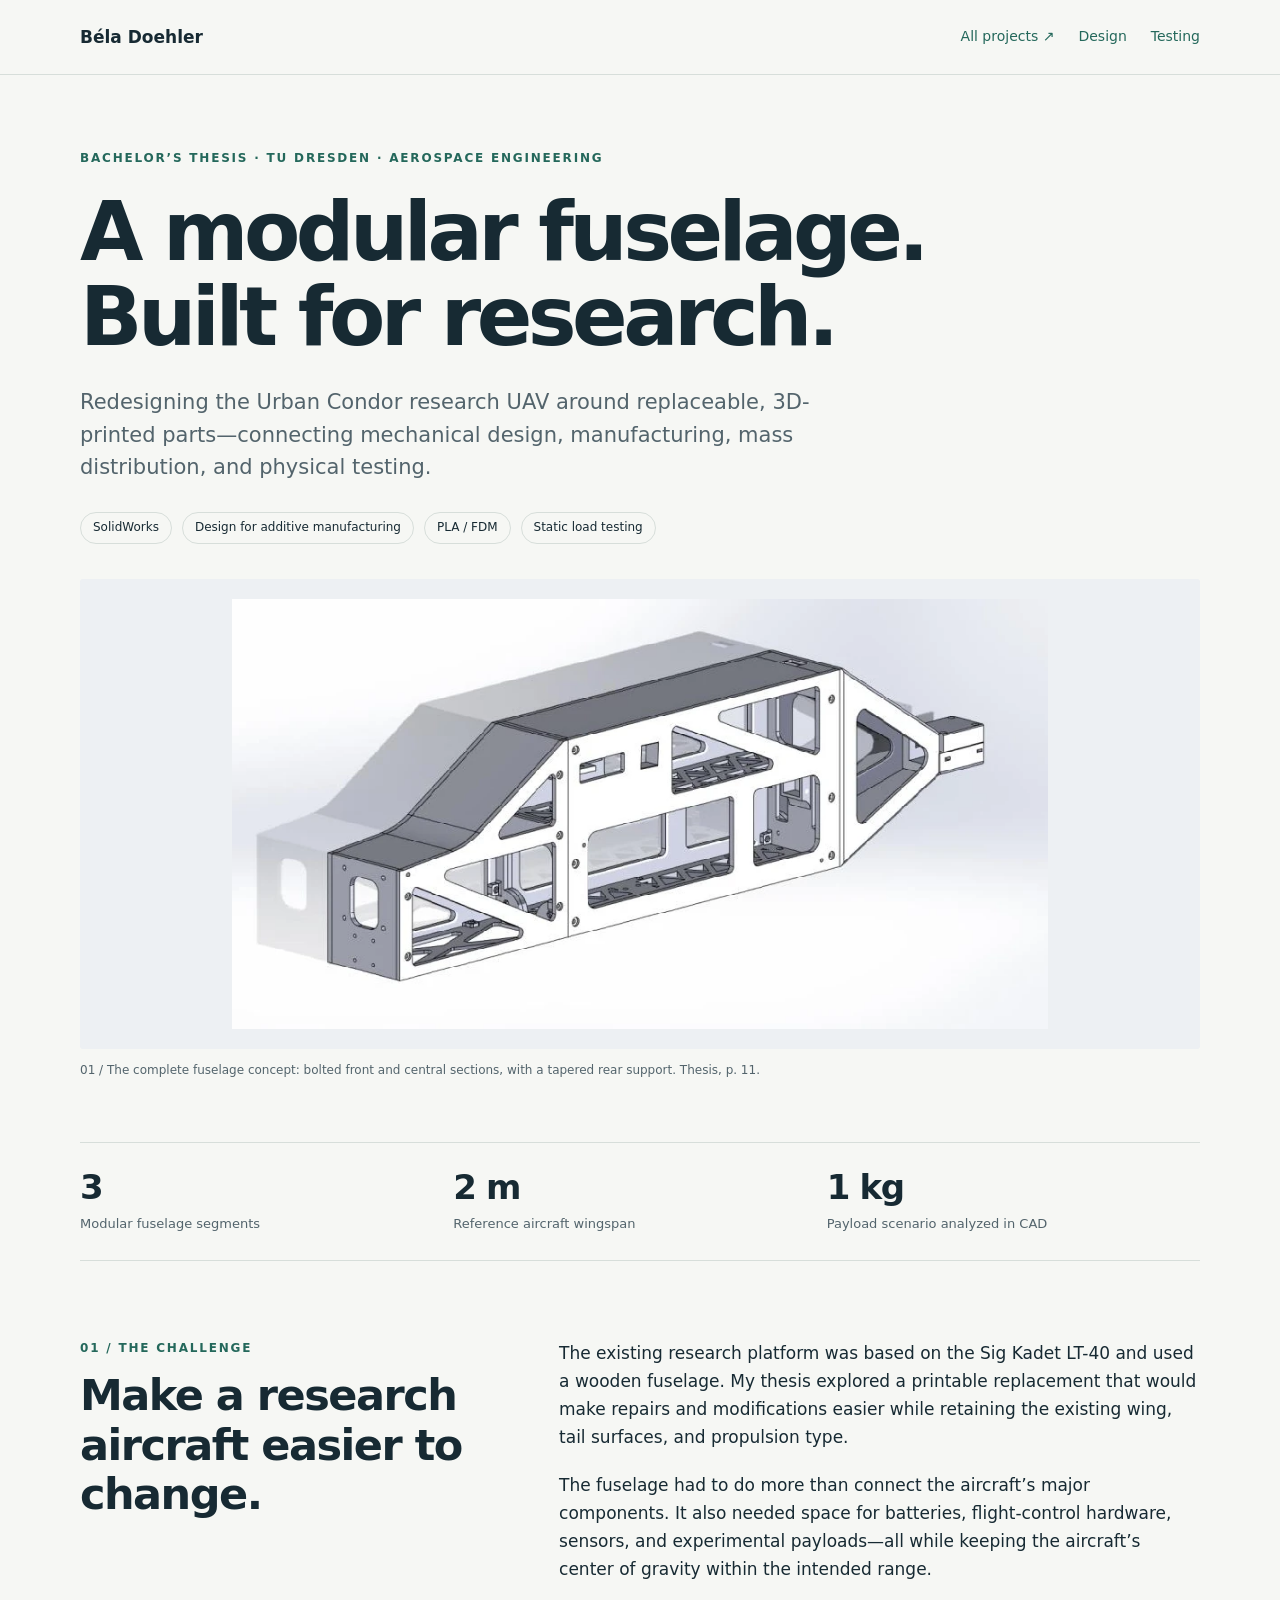
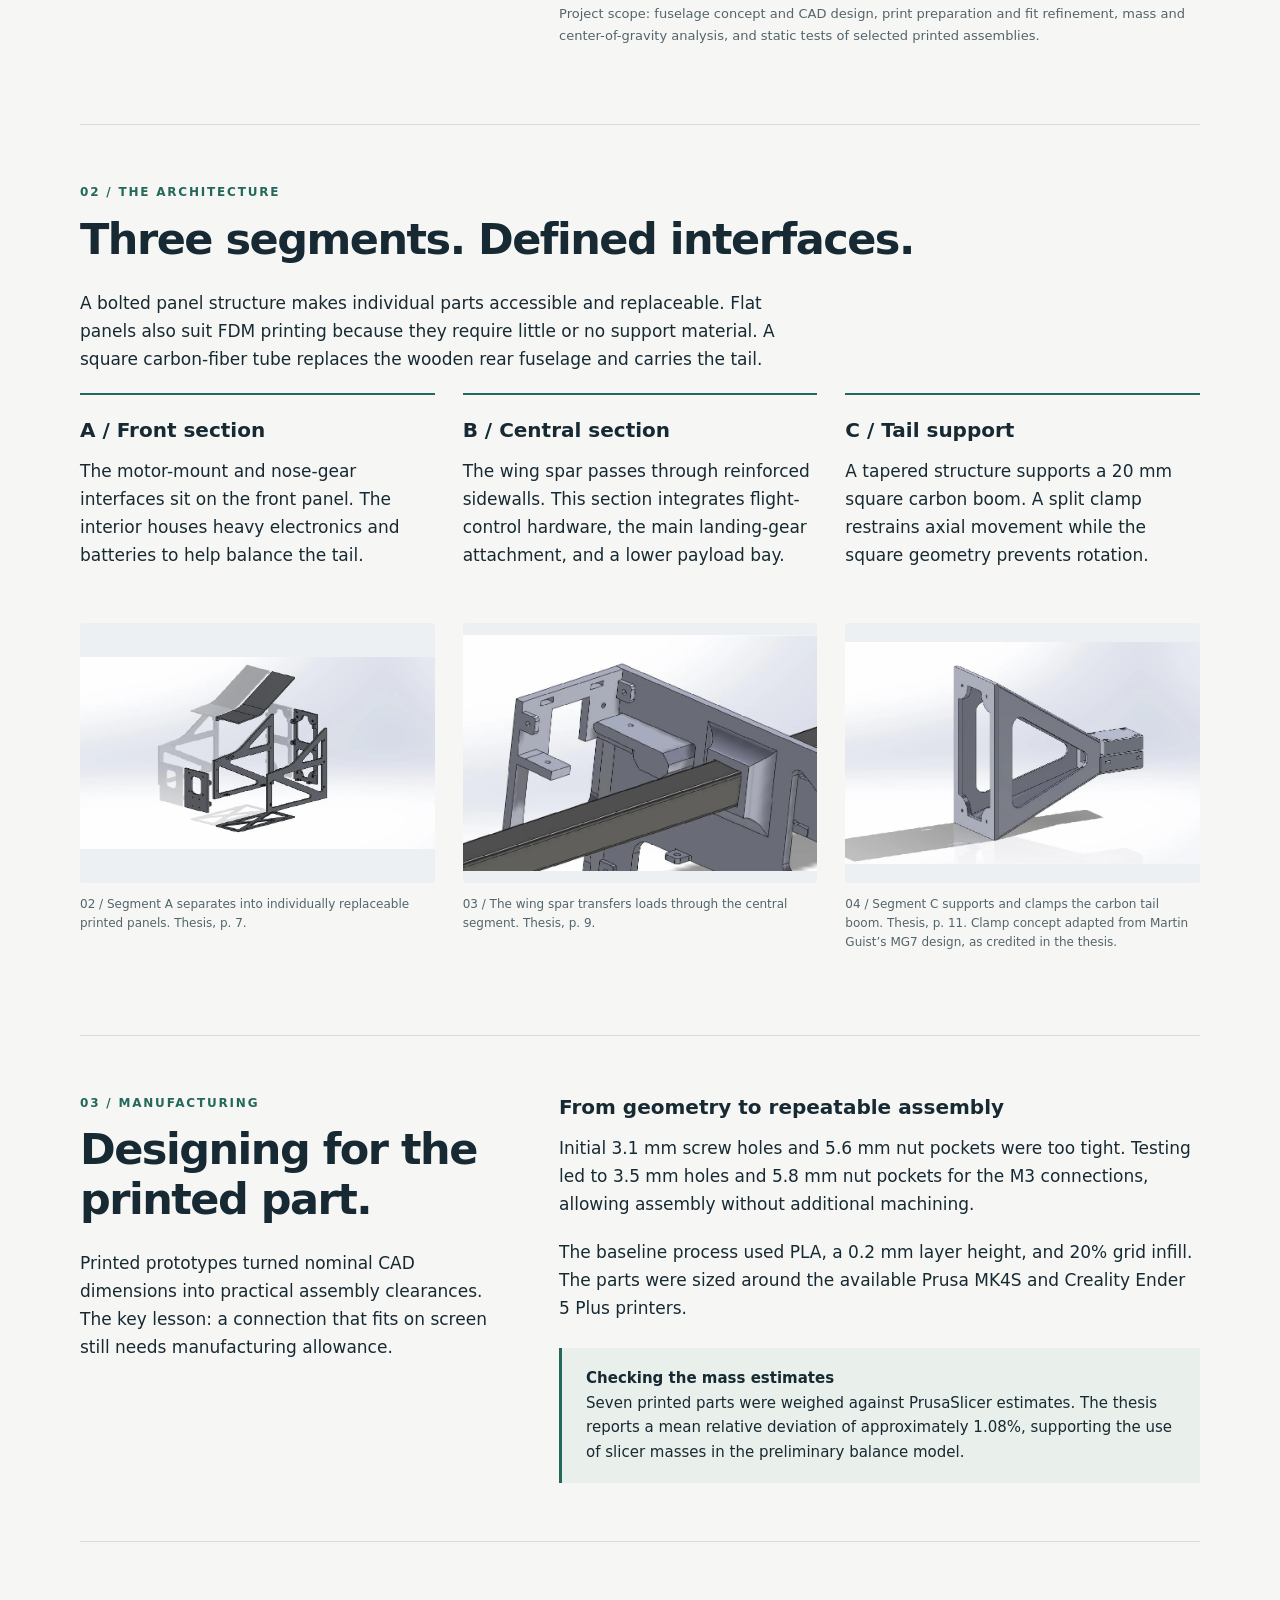
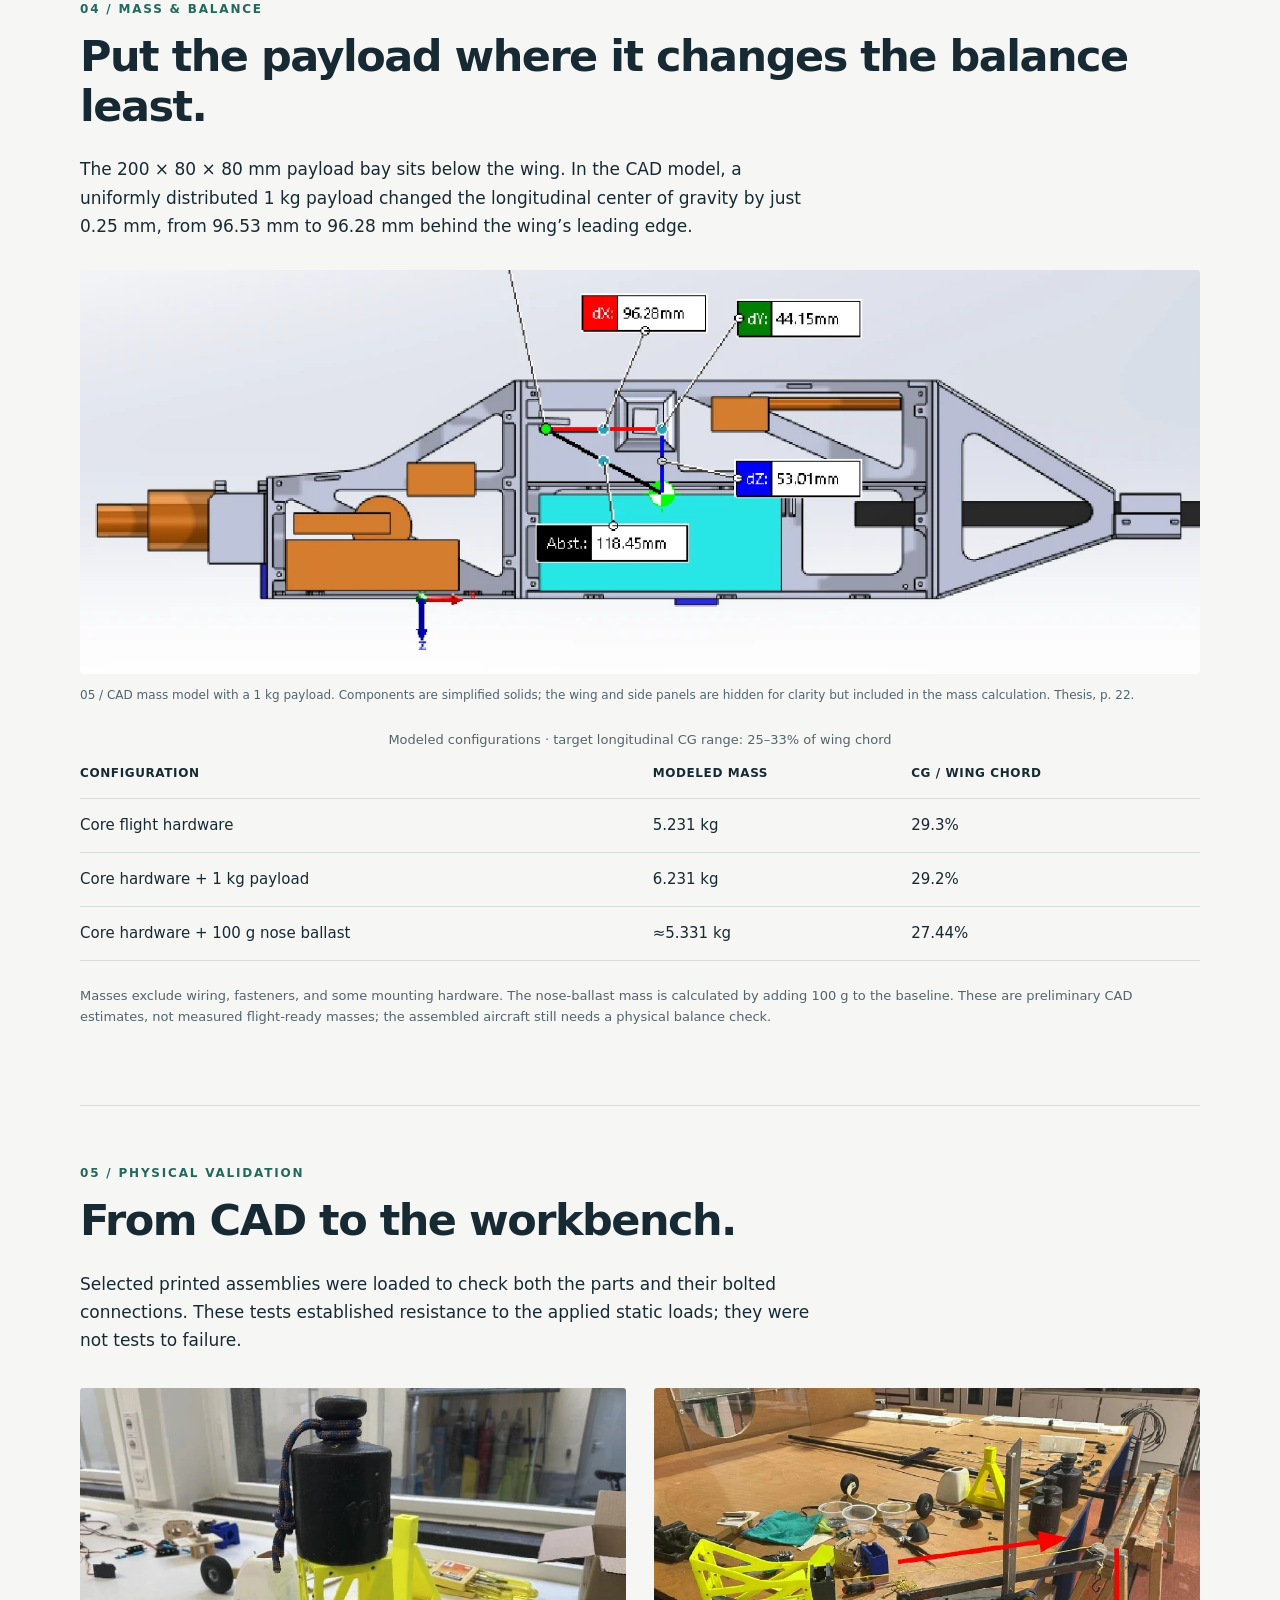
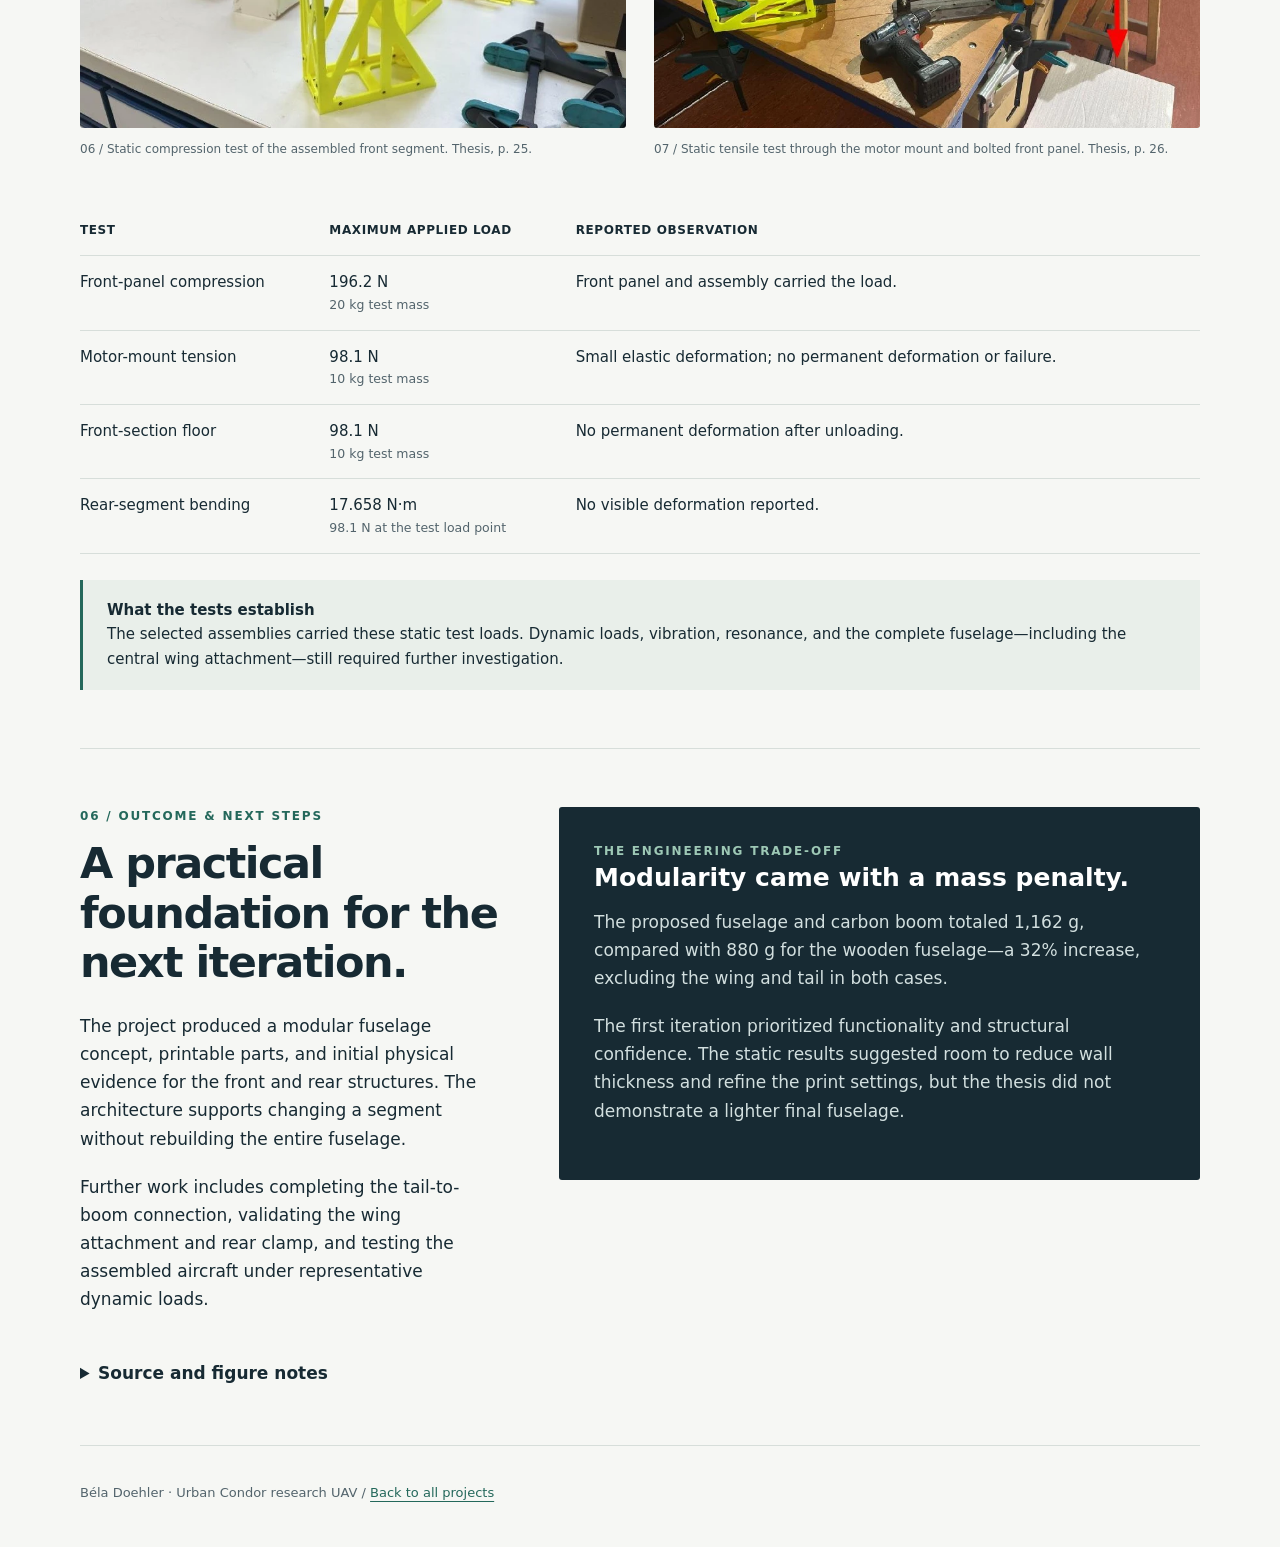
==== course-planner/project_showcase.html @ 003c2af5 "Rename project_showcase to project_showcase.html" ====
<!doctype html>
<html lang="en"><head><meta charset="utf-8"><meta name="viewport" content="width=device-width, initial-scale=1"><meta name="description" content="Béla Doehler’s bachelor’s thesis: a modular, 3D-printed fuselage for the Urban Condor research UAV. CAD design, manufacturing, mass analysis and static testing."><title>Urban Condor — Béla Doehler</title>
<style>
:root{--ink:#172a33;--muted:#53646c;--paper:#f6f7f4;--line:#d7deda;--accent:#24685b}*{box-sizing:border-box}html{scroll-behavior:smooth;scroll-padding-top:30px}body{margin:0;background:var(--paper);color:var(--ink);font:17px/1.65 system-ui,-apple-system,BlinkMacSystemFont,"Segoe UI",sans-serif}a{color:var(--accent);text-underline-offset:4px}a:hover{text-decoration-thickness:2px}a:focus-visible,summary:focus-visible{outline:3px solid #b67420;outline-offset:5px}.wrap{width:min(1120px,calc(100% - 48px));margin:auto}header{border-bottom:1px solid var(--line)}.header{display:flex;justify-content:space-between;align-items:center;gap:24px;padding:23px 0}.brand{font-weight:750;color:var(--ink);text-decoration:none}nav{display:flex;gap:24px;font-size:14px}nav a{text-decoration:none}.hero{padding:74px 0 38px}.eyebrow{font-size:12px;font-weight:750;letter-spacing:.15em;text-transform:uppercase;color:var(--accent)}h1{font-size:clamp(44px,6.6vw,82px);line-height:1.04;letter-spacing:-.055em;max-width:980px;margin:20px 0 27px;font-weight:650}h2{font-size:clamp(29px,4vw,43px);line-height:1.16;letter-spacing:-.035em;margin:12px 0 24px}h3{font-size:20px;line-height:1.3;margin:0 0 14px}p{margin:0 0 20px}.lead{font-size:21px;line-height:1.55;max-width:760px;color:var(--muted)}.meta{display:flex;gap:10px;flex-wrap:wrap;margin:28px 0 32px}.meta span{font-size:12px;border:1px solid var(--line);border-radius:30px;padding:5px 12px}.hero figure{margin-top:35px}.hero figure img{max-height:470px;object-fit:contain;background:#edf0f3;padding:20px}.stats{display:grid;grid-template-columns:repeat(3,1fr);border-top:1px solid var(--line);border-bottom:1px solid var(--line);margin:0 0 20px}.stat{padding:24px 20px 24px 0}.stat strong{display:block;font-size:34px;line-height:1.2;letter-spacing:-.04em}.stat span{font-size:13px;color:var(--muted)}section.chapter{padding:58px 0;border-bottom:1px solid var(--line)}.split{display:grid;grid-template-columns:.85fr 1.3fr;gap:60px;align-items:start}.body-copy{max-width:730px}.grid2{display:grid;grid-template-columns:1fr 1fr;gap:28px}.grid3{display:grid;grid-template-columns:repeat(3,1fr);gap:28px}.grid3 article{padding-top:22px;border-top:2px solid var(--accent)}figure{margin:0}figure img{display:block;width:100%;height:auto;border-radius:3px;background:#e8edf0}figcaption{font-size:12px;line-height:1.6;color:var(--muted);margin:12px 0 24px}.wide{margin:30px 0 0}.gallery{margin-top:34px}.gallery img{height:260px;object-fit:contain;background:#edf0f3}.testphotos img{height:340px;object-fit:cover}.note{border-left:3px solid var(--accent);padding:18px 24px;background:#e9efea;font-size:15px;margin:26px 0 0}.note p:last-child{margin:0}.table-wrap{overflow-x:auto;margin:24px 0}table{border-collapse:collapse;width:100%;font-size:15px;text-align:left}th,td{border-bottom:1px solid var(--line);padding:14px 12px 14px 0;vertical-align:top}th{font-size:12px;text-transform:uppercase;letter-spacing:.05em}td small{display:block;color:var(--muted)}.fine{font-size:13px;color:var(--muted)}.outcome{background:var(--ink);color:white;padding:35px;border-radius:3px}.outcome p{color:#d2dfdf}.outcome h3{font-size:25px}.outcome .eyebrow{color:#9dc8b5}footer{padding:36px 0 44px;font-size:13px;color:var(--muted)}.skip{position:absolute;top:-100px}.skip:focus{top:10px;background:white;padding:12px;z-index:10}details{margin-top:26px}summary{cursor:pointer;font-weight:650}details p{margin-top:16px}.source{font-size:13px;color:var(--muted)}
@media(max-width:760px){.wrap{width:calc(100% - 32px)}.hero{padding-top:42px}.header{align-items:flex-start}nav{gap:14px;flex-wrap:wrap;justify-content:flex-end}.split,.grid2,.grid3{grid-template-columns:1fr;gap:24px}.stats .stat{padding:20px 10px 20px 0}.stat strong{font-size:28px}.stat span{font-size:12px}.hero figure img{padding:8px}section.chapter{padding:38px 0}.lead{font-size:19px}.gallery img,.testphotos img{height:auto}.outcome{padding:25px}h1{font-size:48px}.meta{margin-bottom:20px}}
@media(prefers-reduced-motion:reduce){html{scroll-behavior:auto}}@media print{header,nav,.skip{display:none}body{background:white;font-size:11pt}.wrap{width:100%}h1{font-size:36pt}.hero{padding-top:0}section.chapter{padding:20px 0}figure,article,table{break-inside:avoid}.outcome{background:#eee;color:black}.outcome p{color:black}}
</style></head><body><a class="skip" href="#main">Skip to content</a>
<header><div class="wrap header"><a class="brand" href="index.html">Béla Doehler</a><nav aria-label="Main navigation"><a href="index.html#work">All projects ↗</a><a href="#design">Design</a><a href="#testing">Testing</a></nav></div></header>
<main id="main" class="wrap"><div class="hero"><div class="eyebrow">Bachelor’s thesis · TU Dresden · Aerospace engineering</div><h1>A modular fuselage.<br>Built for research.</h1><p class="lead">Redesigning the Urban Condor research UAV around replaceable, 3D-printed parts—connecting mechanical design, manufacturing, mass distribution, and physical testing.</p><div class="meta"><span>SolidWorks</span><span>Design for additive manufacturing</span><span>PLA / FDM</span><span>Static load testing</span></div><figure><img src="[data-uri]" alt="SolidWorks rendering of the three connected fuselage segments with removable top panels" width="908" height="478" loading="lazy"><figcaption>01 / The complete fuselage concept: bolted front and central sections, with a tapered rear support. Thesis, p. 11.</figcaption></figure></div>
<div class="stats" aria-label="Project at a glance"><div class="stat"><strong>3</strong><span>Modular fuselage segments</span></div><div class="stat"><strong>2 m</strong><span>Reference aircraft wingspan</span></div><div class="stat"><strong>1 kg</strong><span>Payload scenario analyzed in CAD</span></div></div>
<section class="chapter"><div class="split"><div><div class="eyebrow">01 / The challenge</div><h2>Make a research aircraft easier to change.</h2></div><div><p>The existing research platform was based on the Sig Kadet LT-40 and used a wooden fuselage. My thesis explored a printable replacement that would make repairs and modifications easier while retaining the existing wing, tail surfaces, and propulsion type.</p><p>The fuselage had to do more than connect the aircraft’s major components. It also needed space for batteries, flight-control hardware, sensors, and experimental payloads—all while keeping the aircraft’s center of gravity within the intended range.</p><p class="fine">Project scope: fuselage concept and CAD design, print preparation and fit refinement, mass and center-of-gravity analysis, and static tests of selected printed assemblies.</p></div></div></section>
<section class="chapter" id="design"><div class="eyebrow">02 / The architecture</div><h2>Three segments. Defined interfaces.</h2><p class="body-copy">A bolted panel structure makes individual parts accessible and replaceable. Flat panels also suit FDM printing because they require little or no support material. A square carbon-fiber tube replaces the wooden rear fuselage and carries the tail.</p><div class="grid3"><article><h3>A / Front section</h3><p>The motor-mount and nose-gear interfaces sit on the front panel. The interior houses heavy electronics and batteries to help balance the tail.</p></article><article><h3>B / Central section</h3><p>The wing spar passes through reinforced sidewalls. This section integrates flight-control hardware, the main landing-gear attachment, and a lower payload bay.</p></article><article><h3>C / Tail support</h3><p>A tapered structure supports a 20 mm square carbon boom. A split clamp restrains axial movement while the square geometry prevents rotation.</p></article></div><div class="grid3 gallery"><figure><img src="[data-uri]" alt="Exploded CAD view of the front fuselage segment showing individual structural panels" width="1054" height="569" loading="lazy"><figcaption>02 / Segment A separates into individually replaceable printed panels. Thesis, p. 7.</figcaption></figure> <figure><img src="[data-uri]" alt="Internal CAD view of the carbon wing spar passing through the central fuselage" width="841" height="560" loading="lazy"><figcaption>03 / The wing spar transfers loads through the central segment. Thesis, p. 9.</figcaption></figure> <figure><img src="[data-uri]" alt="Tapered rear segment with cutouts and a clamp for the square carbon tail boom" width="928" height="581" loading="lazy"><figcaption>04 / Segment C supports and clamps the carbon tail boom. Thesis, p. 11. Clamp concept adapted from Martin Guist’s MG7 design, as credited in the thesis.</figcaption></figure></div></section>
<section class="chapter"><div class="split"><div><div class="eyebrow">03 / Manufacturing</div><h2>Designing for the printed part.</h2><p>Printed prototypes turned nominal CAD dimensions into practical assembly clearances. The key lesson: a connection that fits on screen still needs manufacturing allowance.</p></div><div><h3>From geometry to repeatable assembly</h3><p>Initial 3.1 mm screw holes and 5.6 mm nut pockets were too tight. Testing led to 3.5 mm holes and 5.8 mm nut pockets for the M3 connections, allowing assembly without additional machining.</p><p>The baseline process used PLA, a 0.2 mm layer height, and 20% grid infill. The parts were sized around the available Prusa MK4S and Creality Ender 5 Plus printers.</p><div class="note"><strong>Checking the mass estimates</strong><p>Seven printed parts were weighed against PrusaSlicer estimates. The thesis reports a mean relative deviation of approximately 1.08%, supporting the use of slicer masses in the preliminary balance model.</p></div></div></div></section>
<section class="chapter" id="balance"><div class="eyebrow">04 / Mass & balance</div><h2>Put the payload where it changes the balance least.</h2><p class="body-copy">The 200 × 80 × 80 mm payload bay sits below the wing. In the CAD model, a uniformly distributed 1 kg payload changed the longitudinal center of gravity by just 0.25 mm, from 96.53 mm to 96.28 mm behind the wing’s leading edge.</p><div class="wide"><figure><img src="[data-uri]" alt="Side view of the fuselage with orange electronics and a cyan one kilogram payload below the wing" width="1197" height="432" loading="lazy"><figcaption>05 / CAD mass model with a 1 kg payload. Components are simplified solids; the wing and side panels are hidden for clarity but included in the mass calculation. Thesis, p. 22.</figcaption></figure></div><div class="table-wrap"><table><caption class="fine">Modeled configurations · target longitudinal CG range: 25–33% of wing chord</caption><thead><tr><th scope="col">Configuration</th><th scope="col">Modeled mass</th><th scope="col">CG / wing chord</th></tr></thead><tbody><tr><td>Core flight hardware</td><td>5.231 kg</td><td>29.3%</td></tr><tr><td>Core hardware + 1 kg payload</td><td>6.231 kg</td><td>29.2%</td></tr><tr><td>Core hardware + 100 g nose ballast</td><td>≈5.331 kg</td><td>27.44%</td></tr></tbody></table></div><p class="fine">Masses exclude wiring, fasteners, and some mounting hardware. The nose-ballast mass is calculated by adding 100 g to the baseline. These are preliminary CAD estimates, not measured flight-ready masses; the assembled aircraft still needs a physical balance check.</p></section>
<section class="chapter" id="testing"><div class="eyebrow">05 / Physical validation</div><h2>From CAD to the workbench.</h2><p class="body-copy">Selected printed assemblies were loaded to check both the parts and their bolted connections. These tests established resistance to the applied static loads; they were not tests to failure.</p><div class="grid2 testphotos gallery"><figure><img src="[data-uri]" alt="Printed front fuselage segment standing vertically under stacked test weights" width="862" height="526" loading="lazy"><figcaption>06 / Static compression test of the assembled front segment. Thesis, p. 25.</figcaption></figure> <figure><img src="[data-uri]" alt="Front fuselage mounted on a workbench with a rope applying tension through the motor mount" width="894" height="671" loading="lazy"><figcaption>07 / Static tensile test through the motor mount and bolted front panel. Thesis, p. 26.</figcaption></figure></div><div class="table-wrap"><table><thead><tr><th scope="col">Test</th><th scope="col">Maximum applied load</th><th scope="col">Reported observation</th></tr></thead><tbody><tr><td>Front-panel compression</td><td>196.2 N <small>20 kg test mass</small></td><td>Front panel and assembly carried the load.</td></tr><tr><td>Motor-mount tension</td><td>98.1 N <small>10 kg test mass</small></td><td>Small elastic deformation; no permanent deformation or failure.</td></tr><tr><td>Front-section floor</td><td>98.1 N <small>10 kg test mass</small></td><td>No permanent deformation after unloading.</td></tr><tr><td>Rear-segment bending</td><td>17.658 N·m <small>98.1 N at the test load point</small></td><td>No visible deformation reported.</td></tr></tbody></table></div><div class="note"><strong>What the tests establish</strong><p>The selected assemblies carried these static test loads. Dynamic loads, vibration, resonance, and the complete fuselage—including the central wing attachment—still required further investigation.</p></div></section>
<section class="chapter"><div class="split"><div><div class="eyebrow">06 / Outcome & next steps</div><h2>A practical foundation for the next iteration.</h2><p>The project produced a modular fuselage concept, printable parts, and initial physical evidence for the front and rear structures. The architecture supports changing a segment without rebuilding the entire fuselage.</p><p>Further work includes completing the tail-to-boom connection, validating the wing attachment and rear clamp, and testing the assembled aircraft under representative dynamic loads.</p></div><div class="outcome"><div class="eyebrow">The engineering trade-off</div><h3>Modularity came with a mass penalty.</h3><p>The proposed fuselage and carbon boom totaled 1,162 g, compared with 880 g for the wooden fuselage—a 32% increase, excluding the wing and tail in both cases.</p><p>The first iteration prioritized functionality and structural confidence. The static results suggested room to reduce wall thickness and refine the print settings, but the thesis did not demonstrate a lighter final fuselage.</p></div></div><details><summary>Source and figure notes</summary><p class="source">English portfolio summary of Béla Doehler’s bachelor’s thesis supplied as “Doehler_Bela_Bachelorarbeit.pdf.” The supplied copy begins with the contents page; the heading on this webpage is an editorial project title. All seven figures are extracted from the supplied thesis and retain their original image content. Captions are written in English. Page references use the thesis’s printed page numbers, not the PDF viewer’s page count. Design: pp. 7–12; manufacturing: pp. 14–17 and 34; mass and balance: pp. 19–23; testing and conclusions: pp. 24–30. The rear clamp design is credited in the thesis to Martin Guist’s MG7 concept.</p></details></section></main><footer class="wrap">Béla Doehler · Urban Condor research UAV <span aria-hidden="true"> / </span> <a href="index.html#work">Back to all projects</a></footer></body></html>
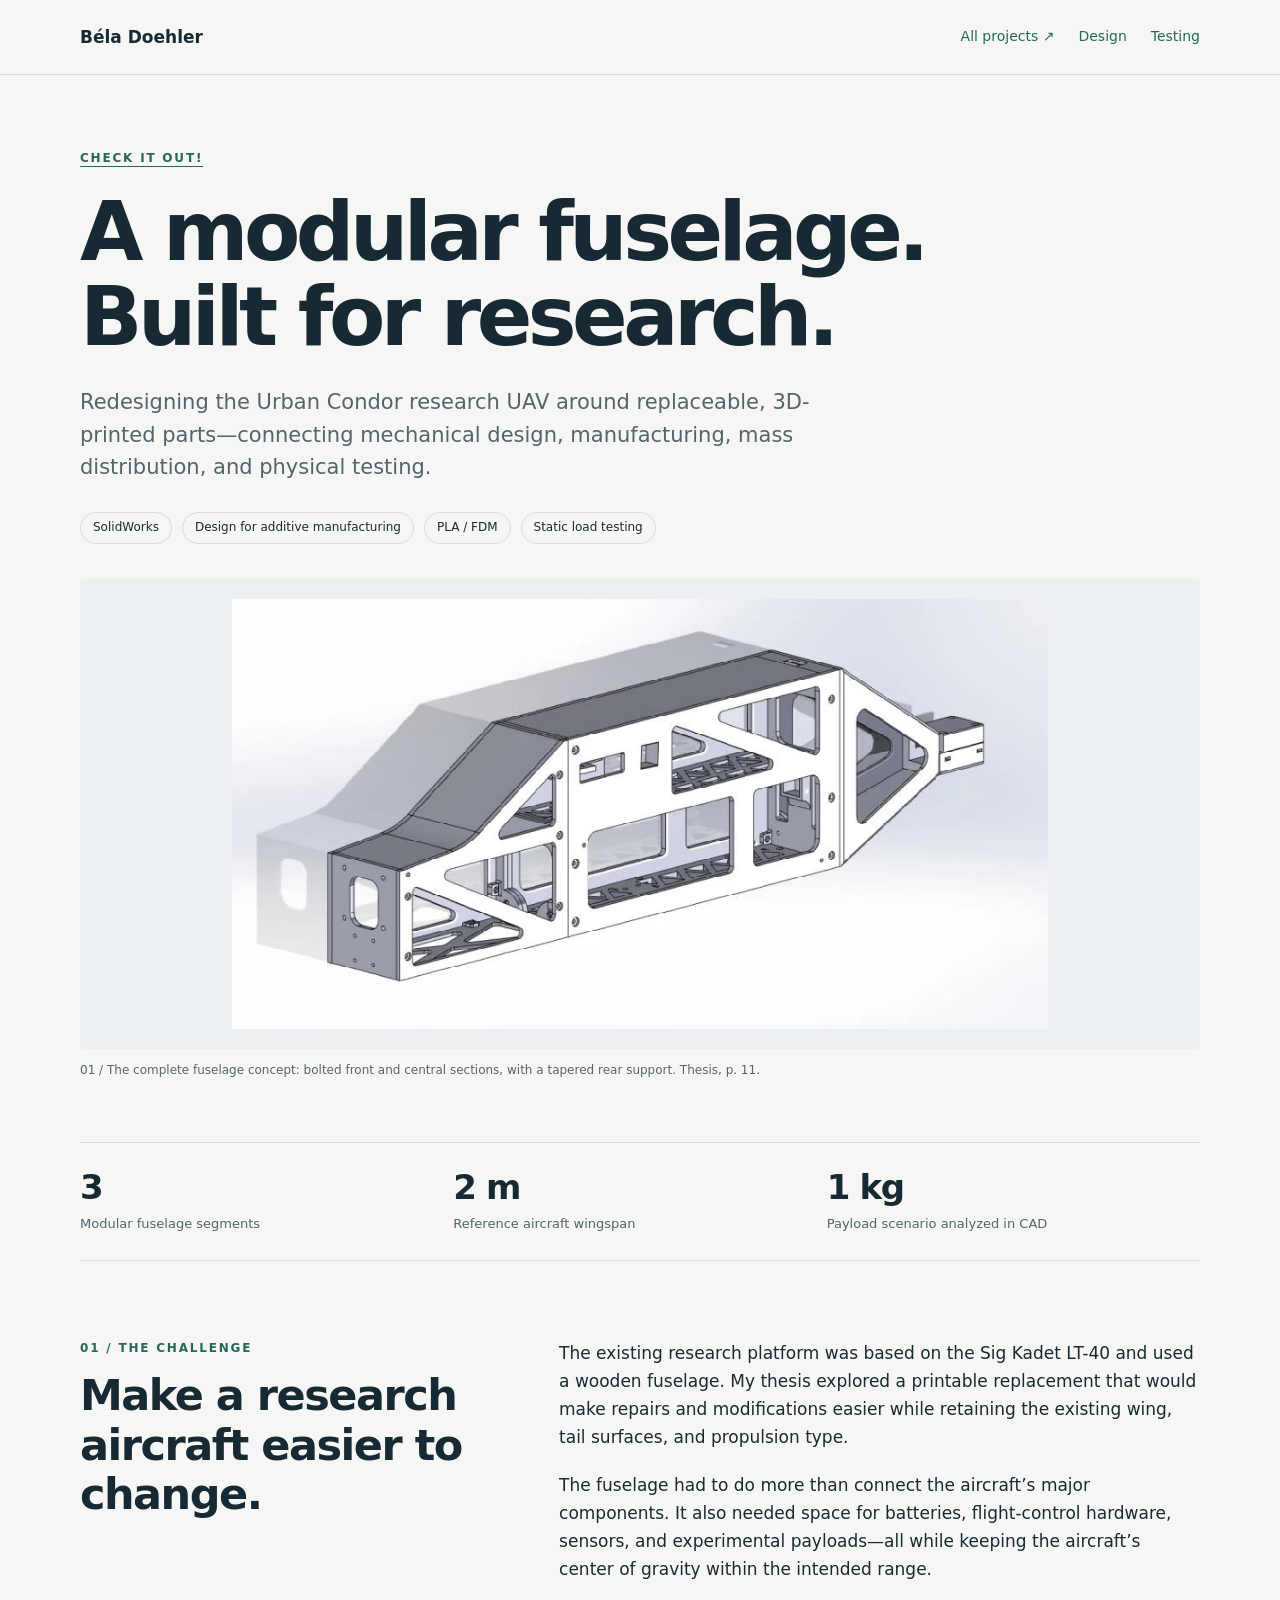
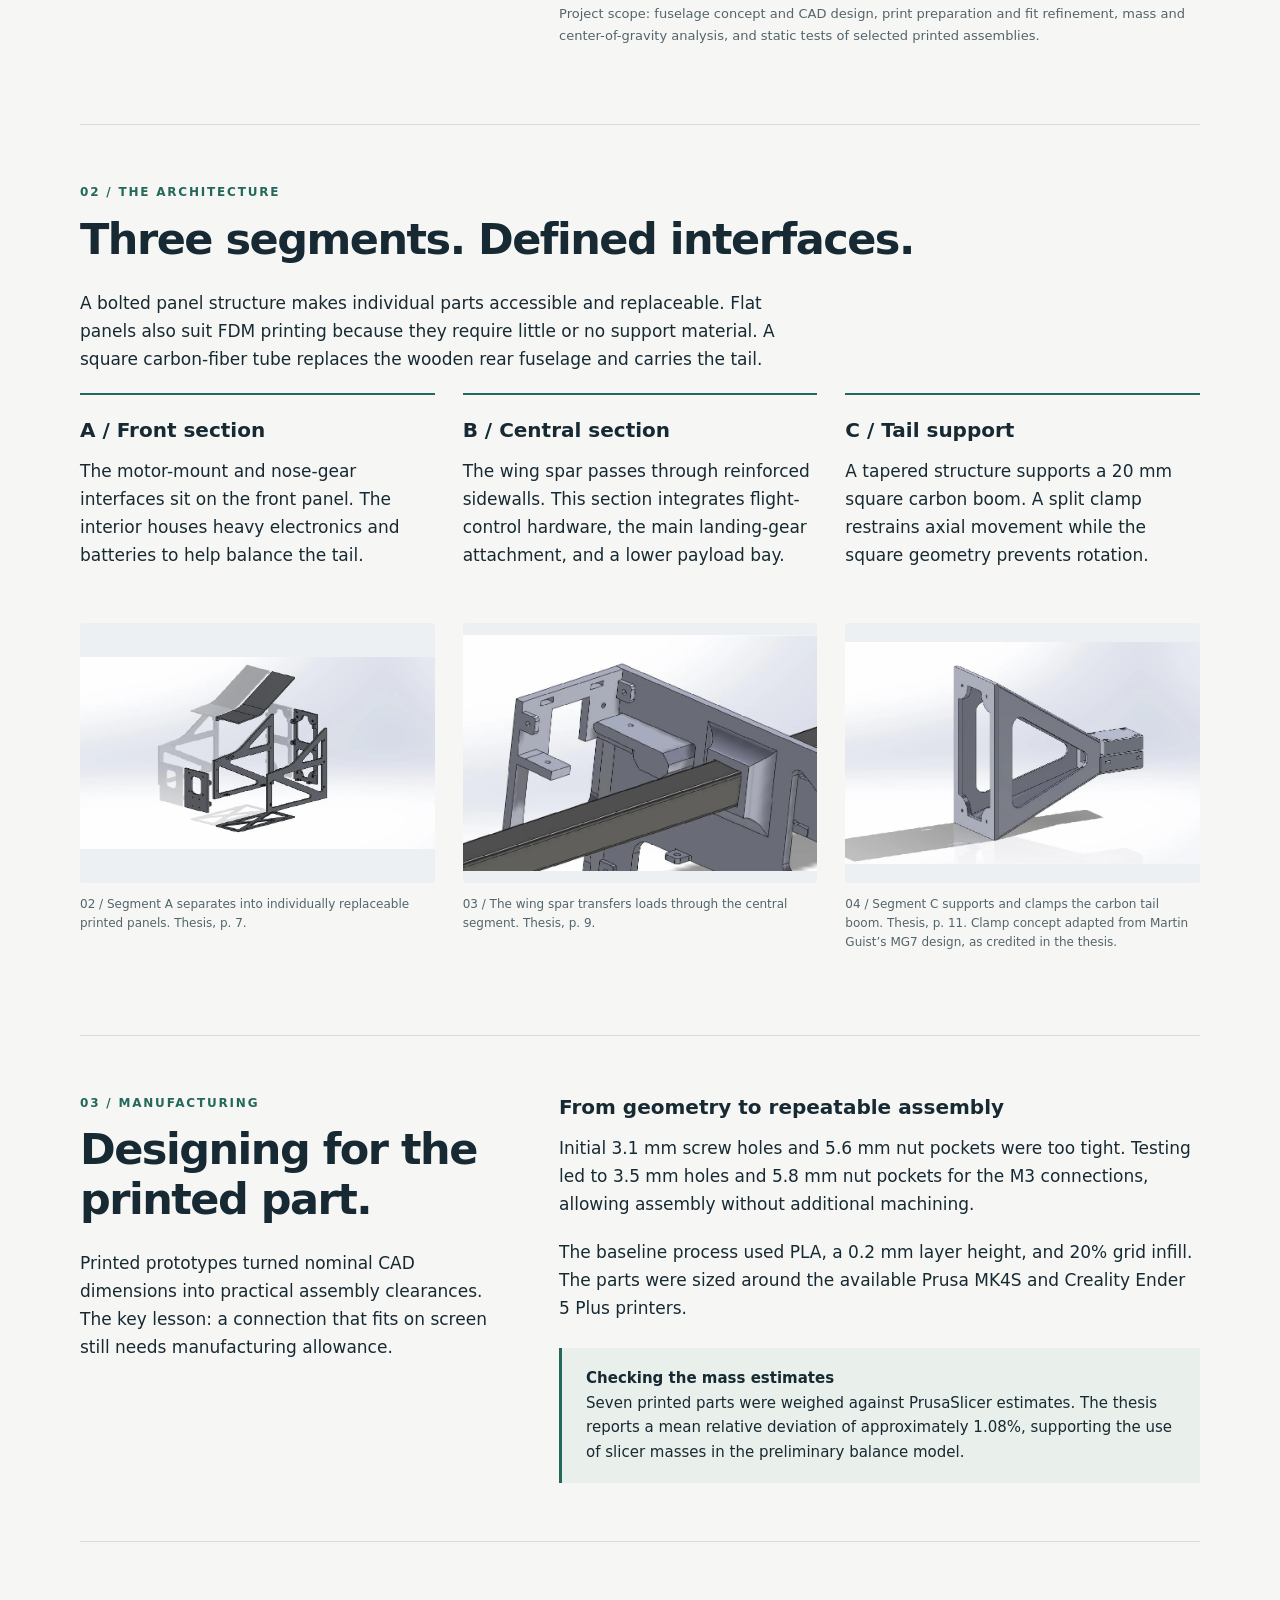
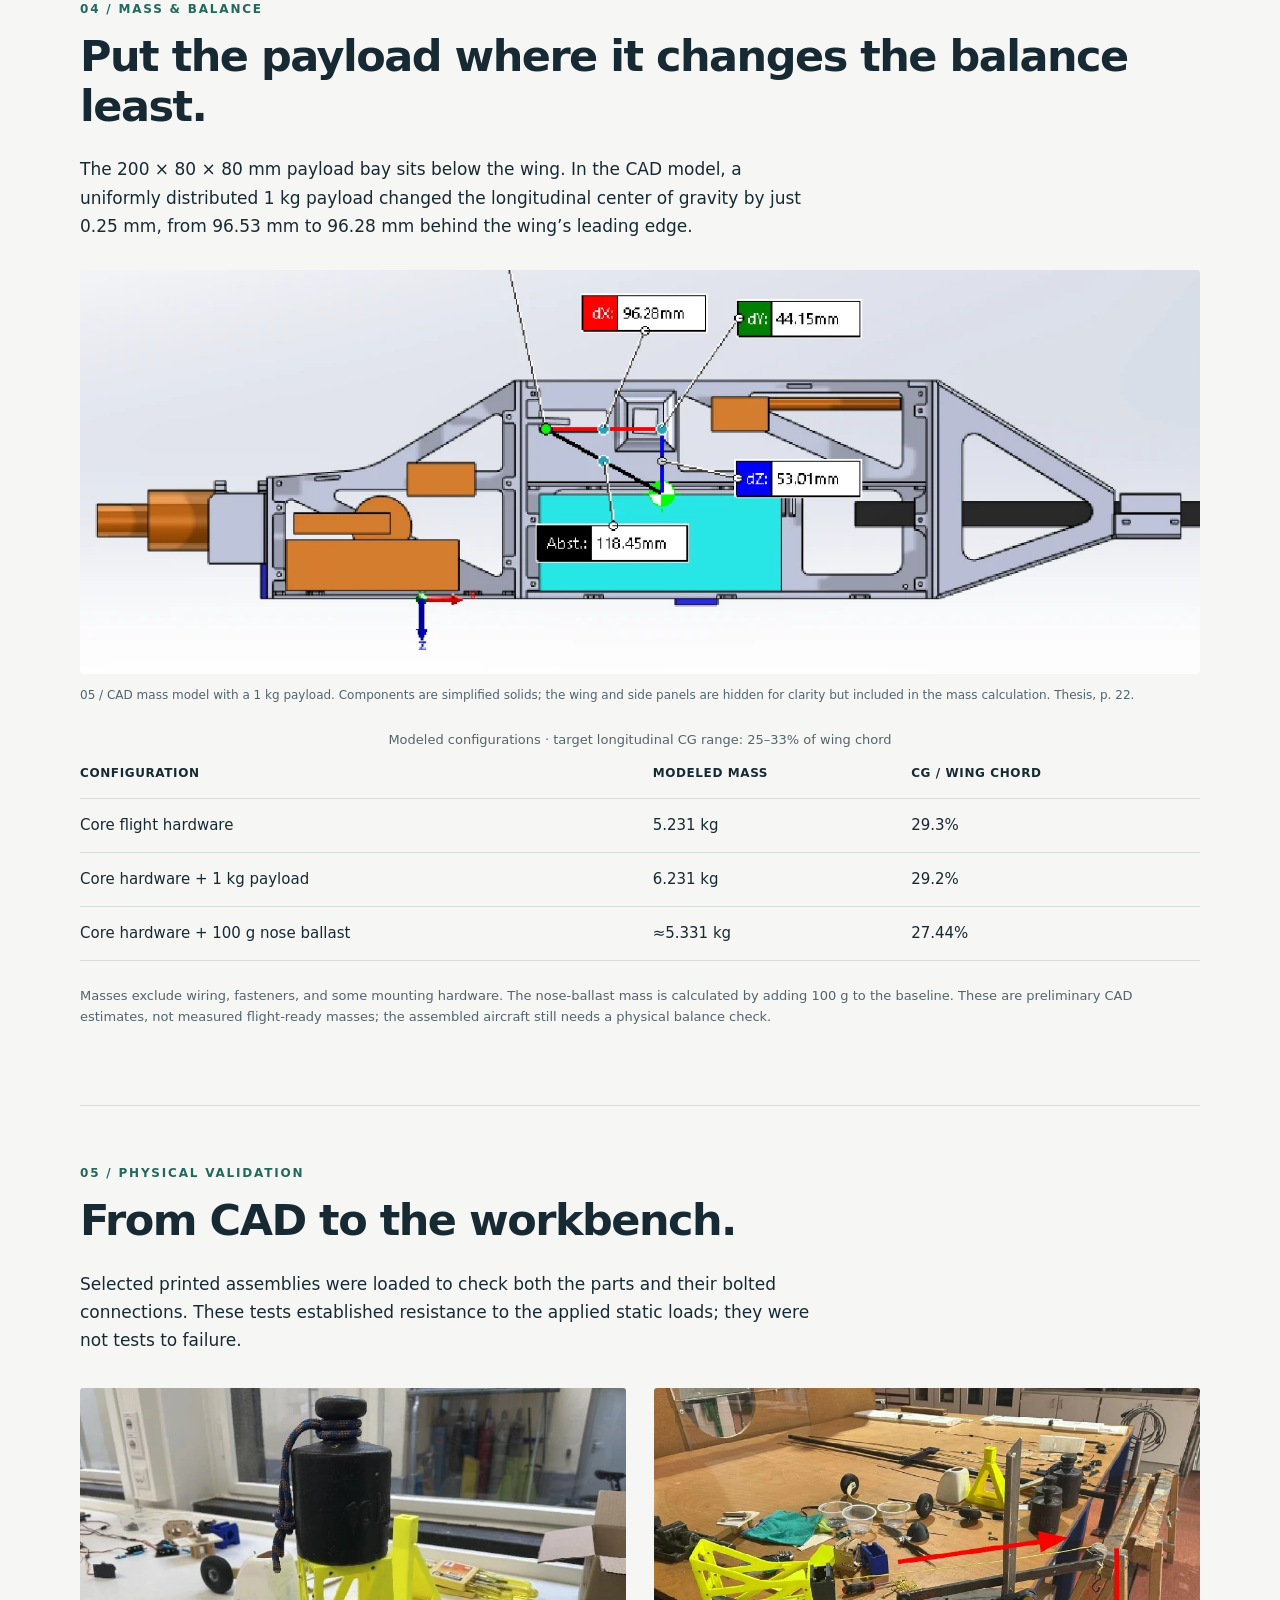
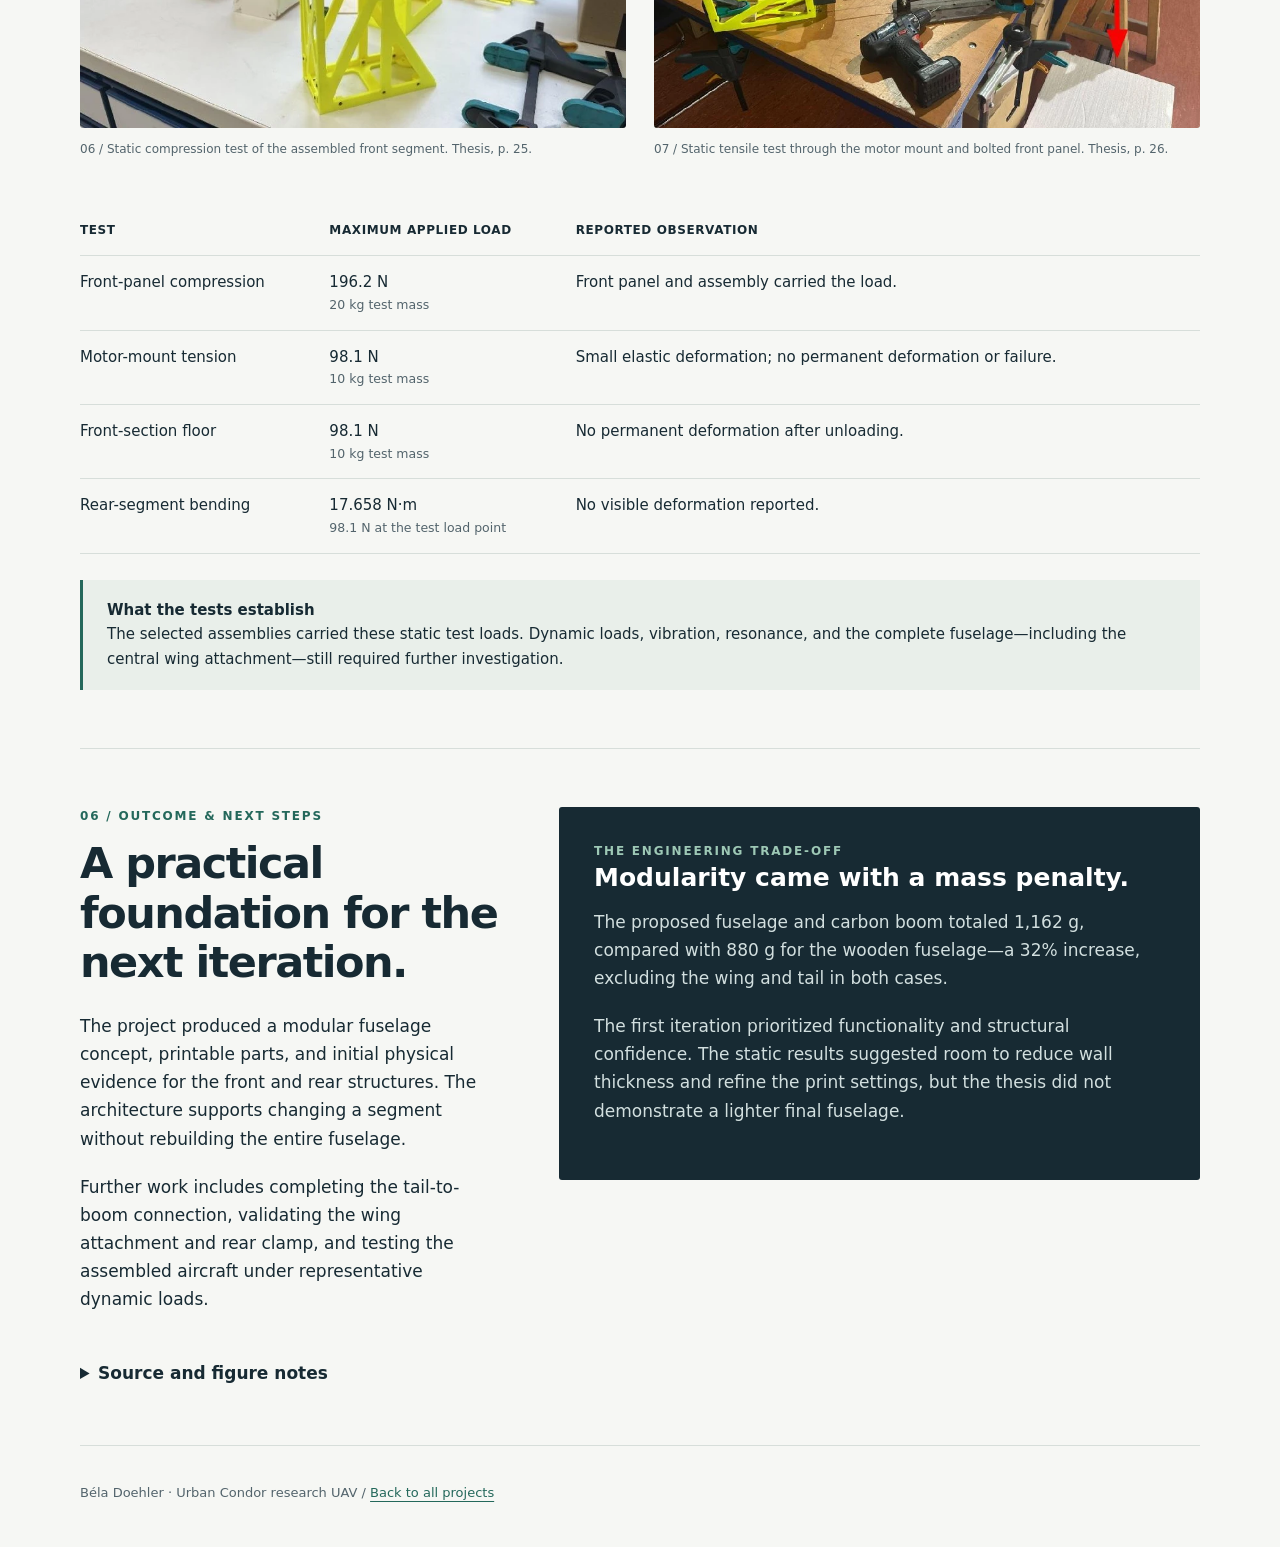
==== commit 8adf709b: "Update print statement from 'Hello' to 'Goodbye'" ====
--- a/course-planner/project_showcase.html
+++ b/course-planner/project_showcase.html
@@ -6,7 +6,7 @@
 @media(prefers-reduced-motion:reduce){html{scroll-behavior:auto}}@media print{header,nav,.skip{display:none}body{background:white;font-size:11pt}.wrap{width:100%}h1{font-size:36pt}.hero{padding-top:0}section.chapter{padding:20px 0}figure,article,table{break-inside:avoid}.outcome{background:#eee;color:black}.outcome p{color:black}}
 </style></head><body><a class="skip" href="#main">Skip to content</a>
 <header><div class="wrap header"><a class="brand" href="index.html">Béla Doehler</a><nav aria-label="Main navigation"><a href="index.html#work">All projects ↗</a><a href="#design">Design</a><a href="#testing">Testing</a></nav></div></header>
-<main id="main" class="wrap"><div class="hero"><div class="eyebrow">Bachelor’s thesis · TU Dresden · Aerospace engineering</div><h1>A modular fuselage.<br>Built for research.</h1><p class="lead">Redesigning the Urban Condor research UAV around replaceable, 3D-printed parts—connecting mechanical design, manufacturing, mass distribution, and physical testing.</p><div class="meta"><span>SolidWorks</span><span>Design for additive manufacturing</span><span>PLA / FDM</span><span>Static load testing</span></div><figure><img src="[data-uri]" alt="SolidWorks rendering of the three connected fuselage segments with removable top panels" width="908" height="478" loading="lazy"><figcaption>01 / The complete fuselage concept: bolted front and central sections, with a tapered rear support. Thesis, p. 11.</figcaption></figure></div>
+<main id="main" class="wrap"><div class="hero"><div class="eyebrow"><a href="course-planner/app/index.html">Check it out!</a></div><h1>A modular fuselage.<br>Built for research.</h1><p class="lead">Redesigning the Urban Condor research UAV around replaceable, 3D-printed parts—connecting mechanical design, manufacturing, mass distribution, and physical testing.</p><div class="meta"><span>SolidWorks</span><span>Design for additive manufacturing</span><span>PLA / FDM</span><span>Static load testing</span></div><figure><img src="[data-uri]" alt="SolidWorks rendering of the three connected fuselage segments with removable top panels" width="908" height="478" loading="lazy"><figcaption>01 / The complete fuselage concept: bolted front and central sections, with a tapered rear support. Thesis, p. 11.</figcaption></figure></div>
 <div class="stats" aria-label="Project at a glance"><div class="stat"><strong>3</strong><span>Modular fuselage segments</span></div><div class="stat"><strong>2 m</strong><span>Reference aircraft wingspan</span></div><div class="stat"><strong>1 kg</strong><span>Payload scenario analyzed in CAD</span></div></div>
 <section class="chapter"><div class="split"><div><div class="eyebrow">01 / The challenge</div><h2>Make a research aircraft easier to change.</h2></div><div><p>The existing research platform was based on the Sig Kadet LT-40 and used a wooden fuselage. My thesis explored a printable replacement that would make repairs and modifications easier while retaining the existing wing, tail surfaces, and propulsion type.</p><p>The fuselage had to do more than connect the aircraft’s major components. It also needed space for batteries, flight-control hardware, sensors, and experimental payloads—all while keeping the aircraft’s center of gravity within the intended range.</p><p class="fine">Project scope: fuselage concept and CAD design, print preparation and fit refinement, mass and center-of-gravity analysis, and static tests of selected printed assemblies.</p></div></div></section>
 <section class="chapter" id="design"><div class="eyebrow">02 / The architecture</div><h2>Three segments. Defined interfaces.</h2><p class="body-copy">A bolted panel structure makes individual parts accessible and replaceable. Flat panels also suit FDM printing because they require little or no support material. A square carbon-fiber tube replaces the wooden rear fuselage and carries the tail.</p><div class="grid3"><article><h3>A / Front section</h3><p>The motor-mount and nose-gear interfaces sit on the front panel. The interior houses heavy electronics and batteries to help balance the tail.</p></article><article><h3>B / Central section</h3><p>The wing spar passes through reinforced sidewalls. This section integrates flight-control hardware, the main landing-gear attachment, and a lower payload bay.</p></article><article><h3>C / Tail support</h3><p>A tapered structure supports a 20 mm square carbon boom. A split clamp restrains axial movement while the square geometry prevents rotation.</p></article></div><div class="grid3 gallery"><figure><img src="[data-uri]" alt="Exploded CAD view of the front fuselage segment showing individual structural panels" width="1054" height="569" loading="lazy"><figcaption>02 / Segment A separates into individually replaceable printed panels. Thesis, p. 7.</figcaption></figure> <figure><img src="[data-uri]" alt="Internal CAD view of the carbon wing spar passing through the central fuselage" width="841" height="560" loading="lazy"><figcaption>03 / The wing spar transfers loads through the central segment. Thesis, p. 9.</figcaption></figure> <figure><img src="[data-uri]" alt="Tapered rear segment with cutouts and a clamp for the square carbon tail boom" width="928" height="581" loading="lazy"><figcaption>04 / Segment C supports and clamps the carbon tail boom. Thesis, p. 11. Clamp concept adapted from Martin Guist’s MG7 design, as credited in the thesis.</figcaption></figure></div></section>
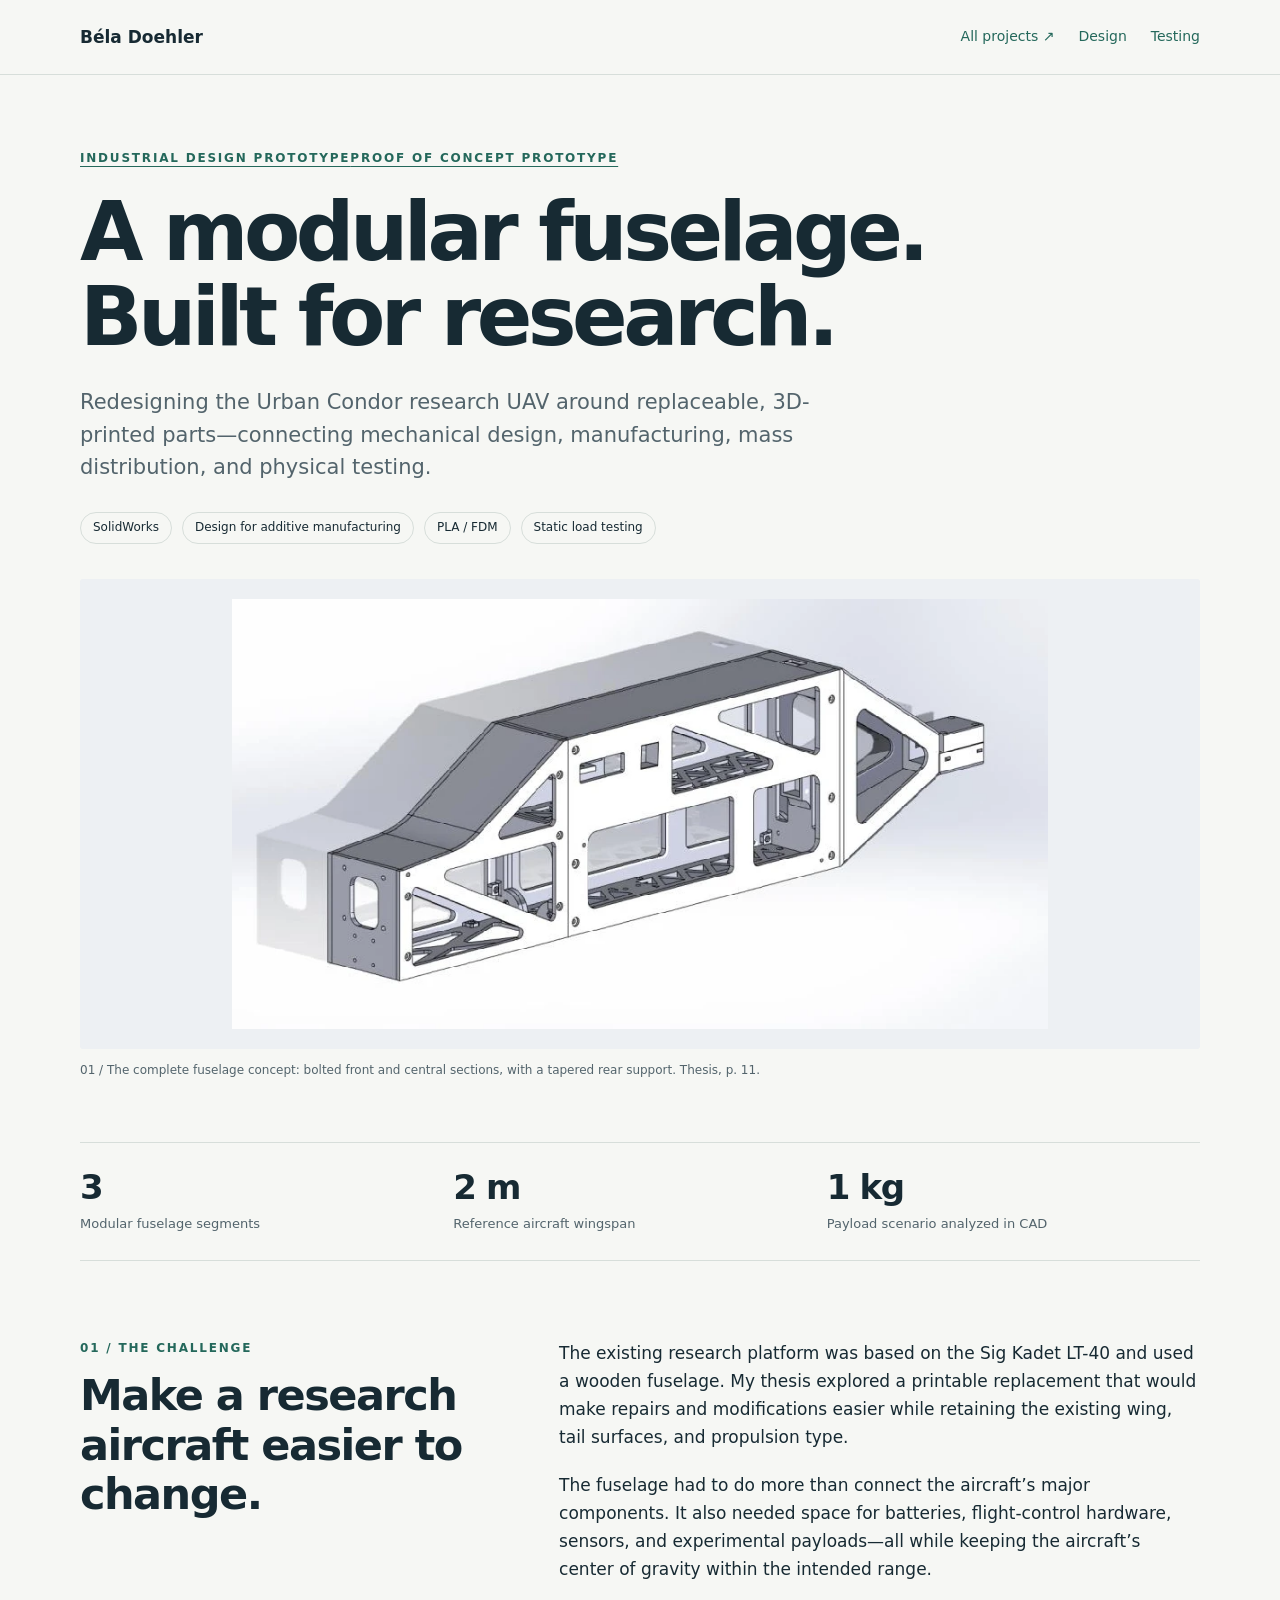
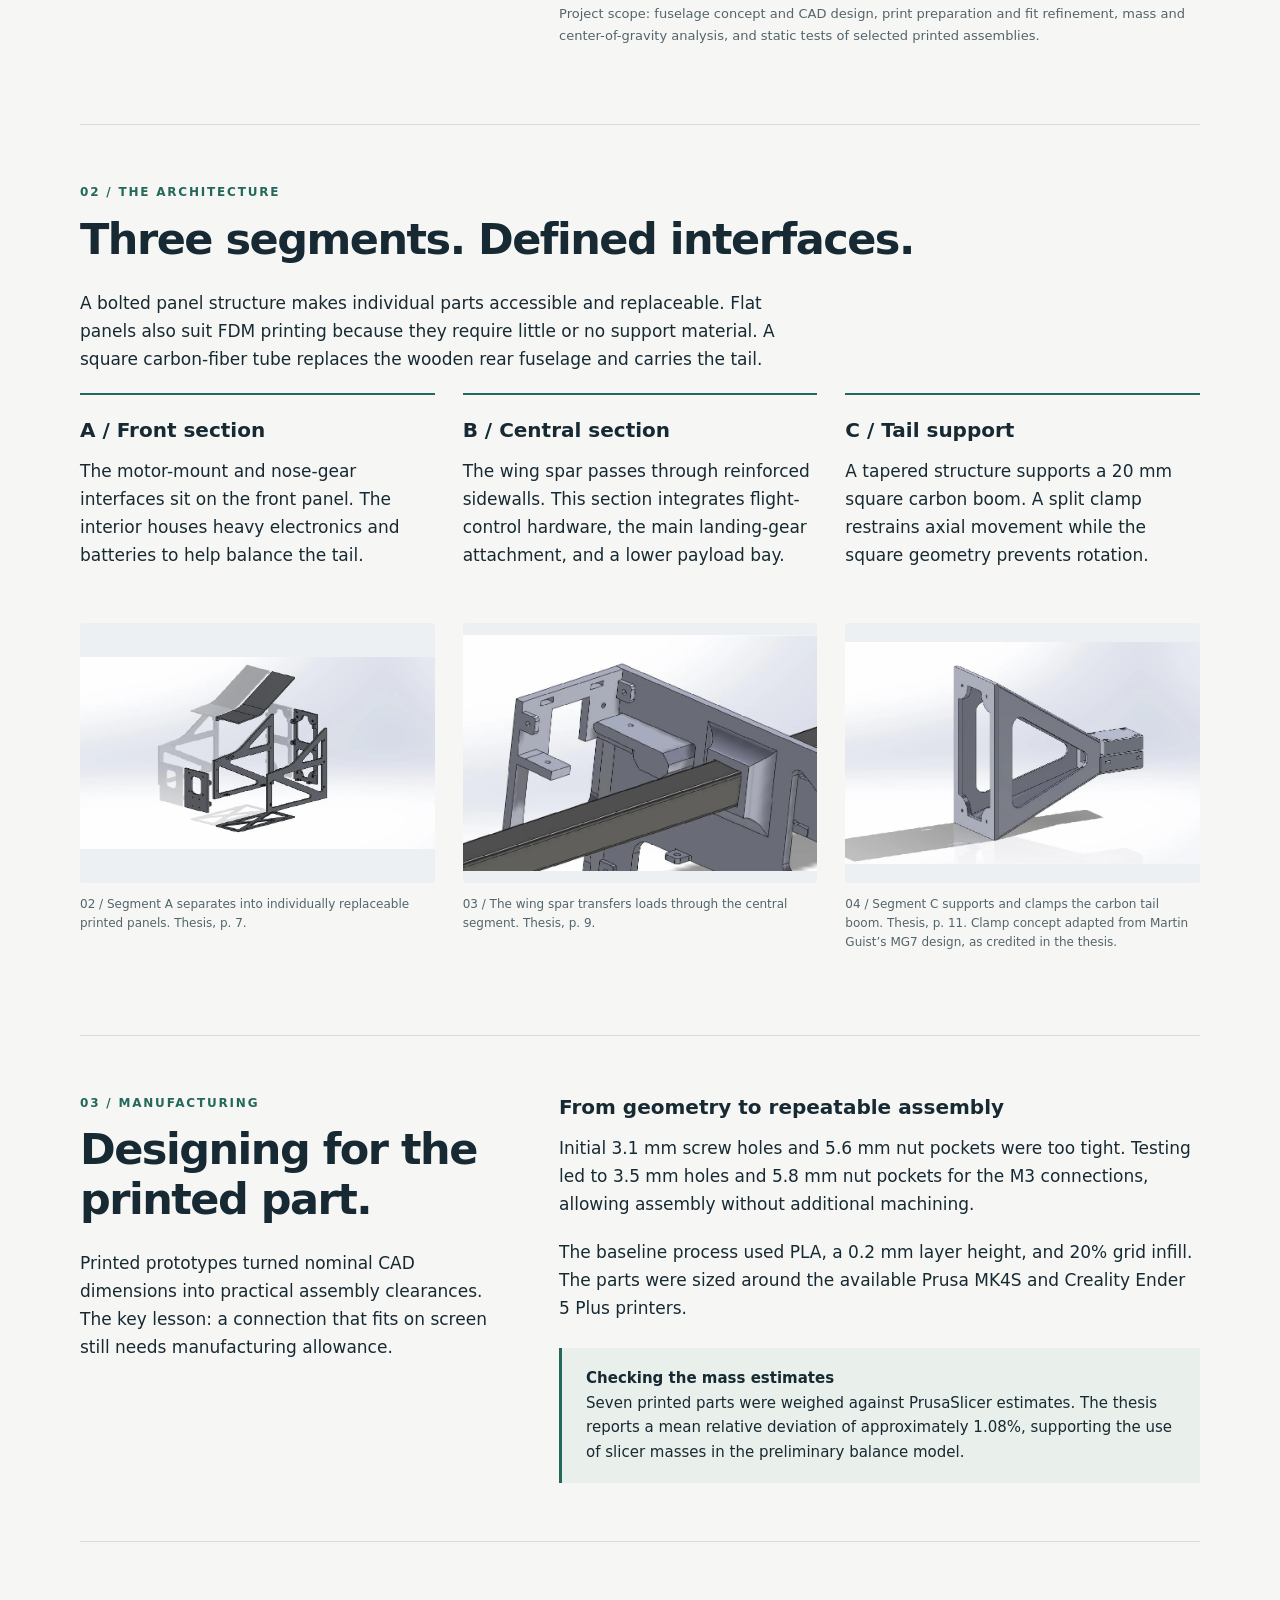
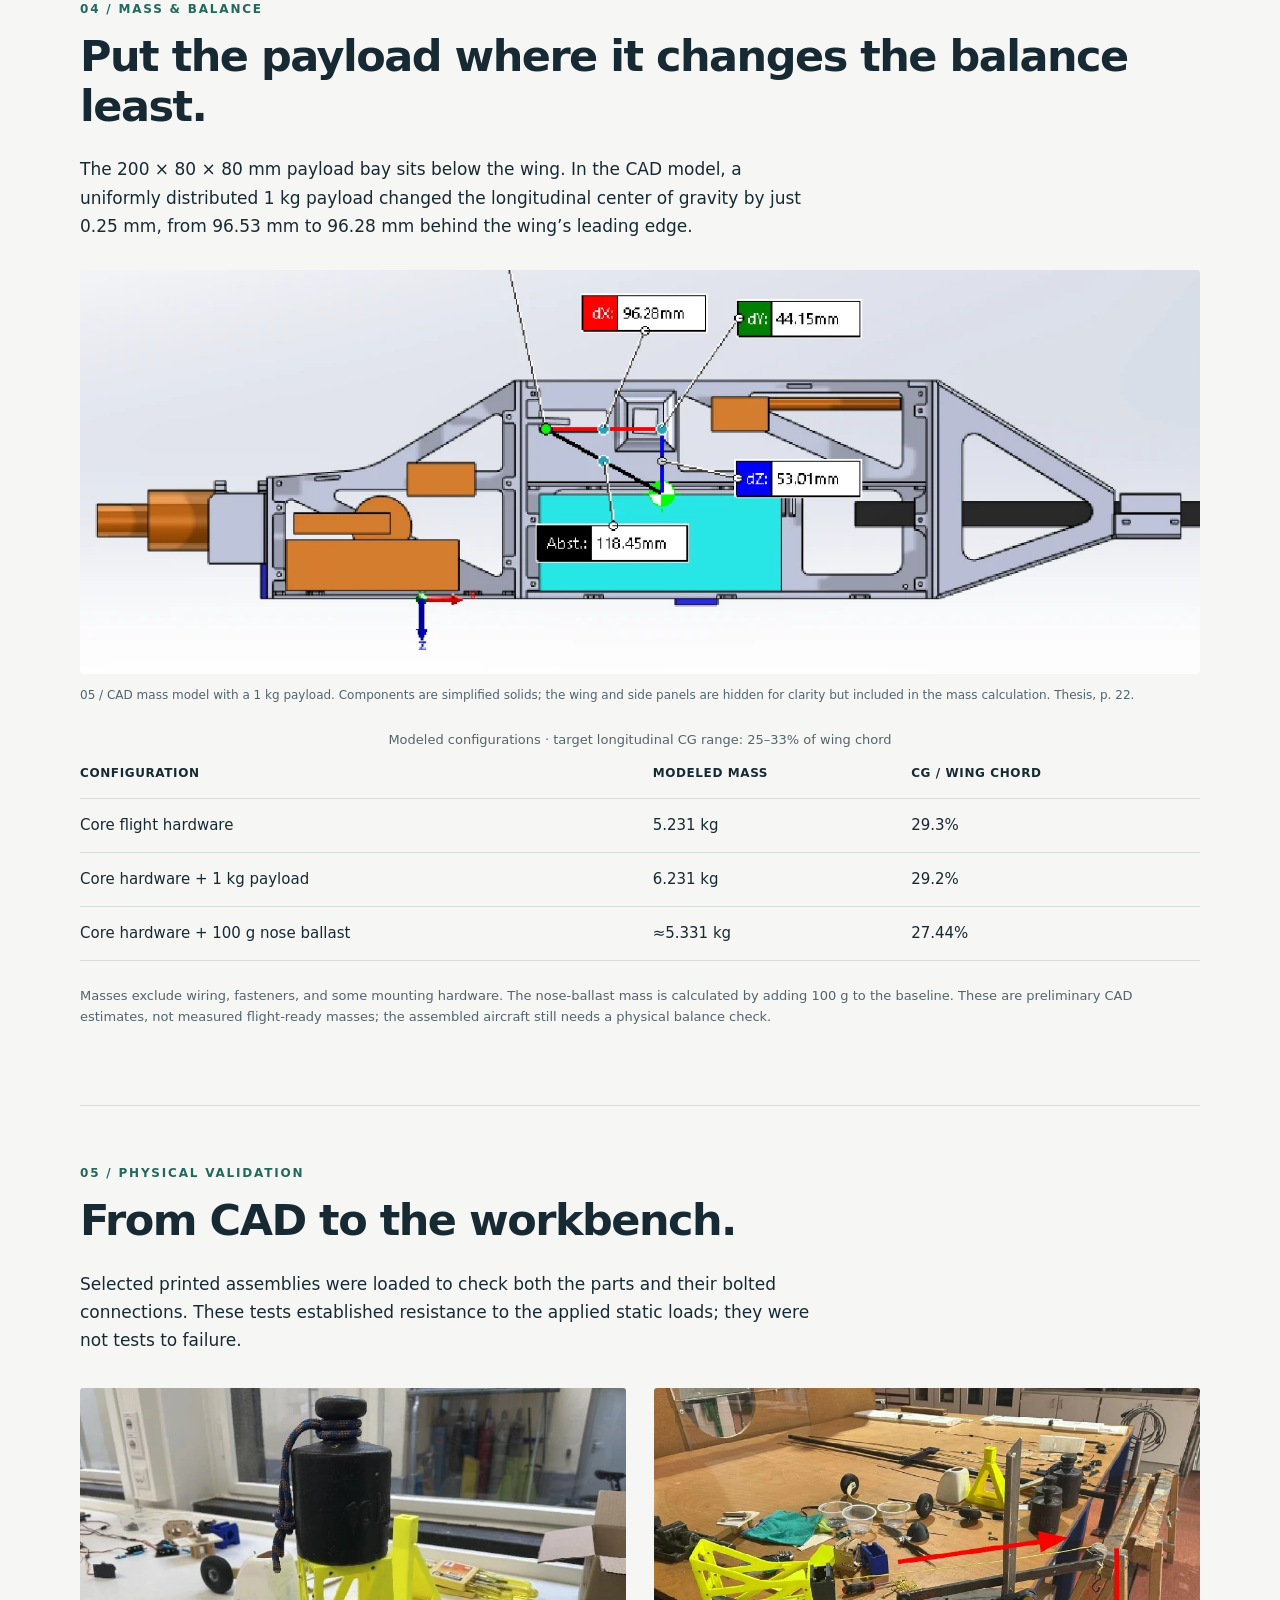
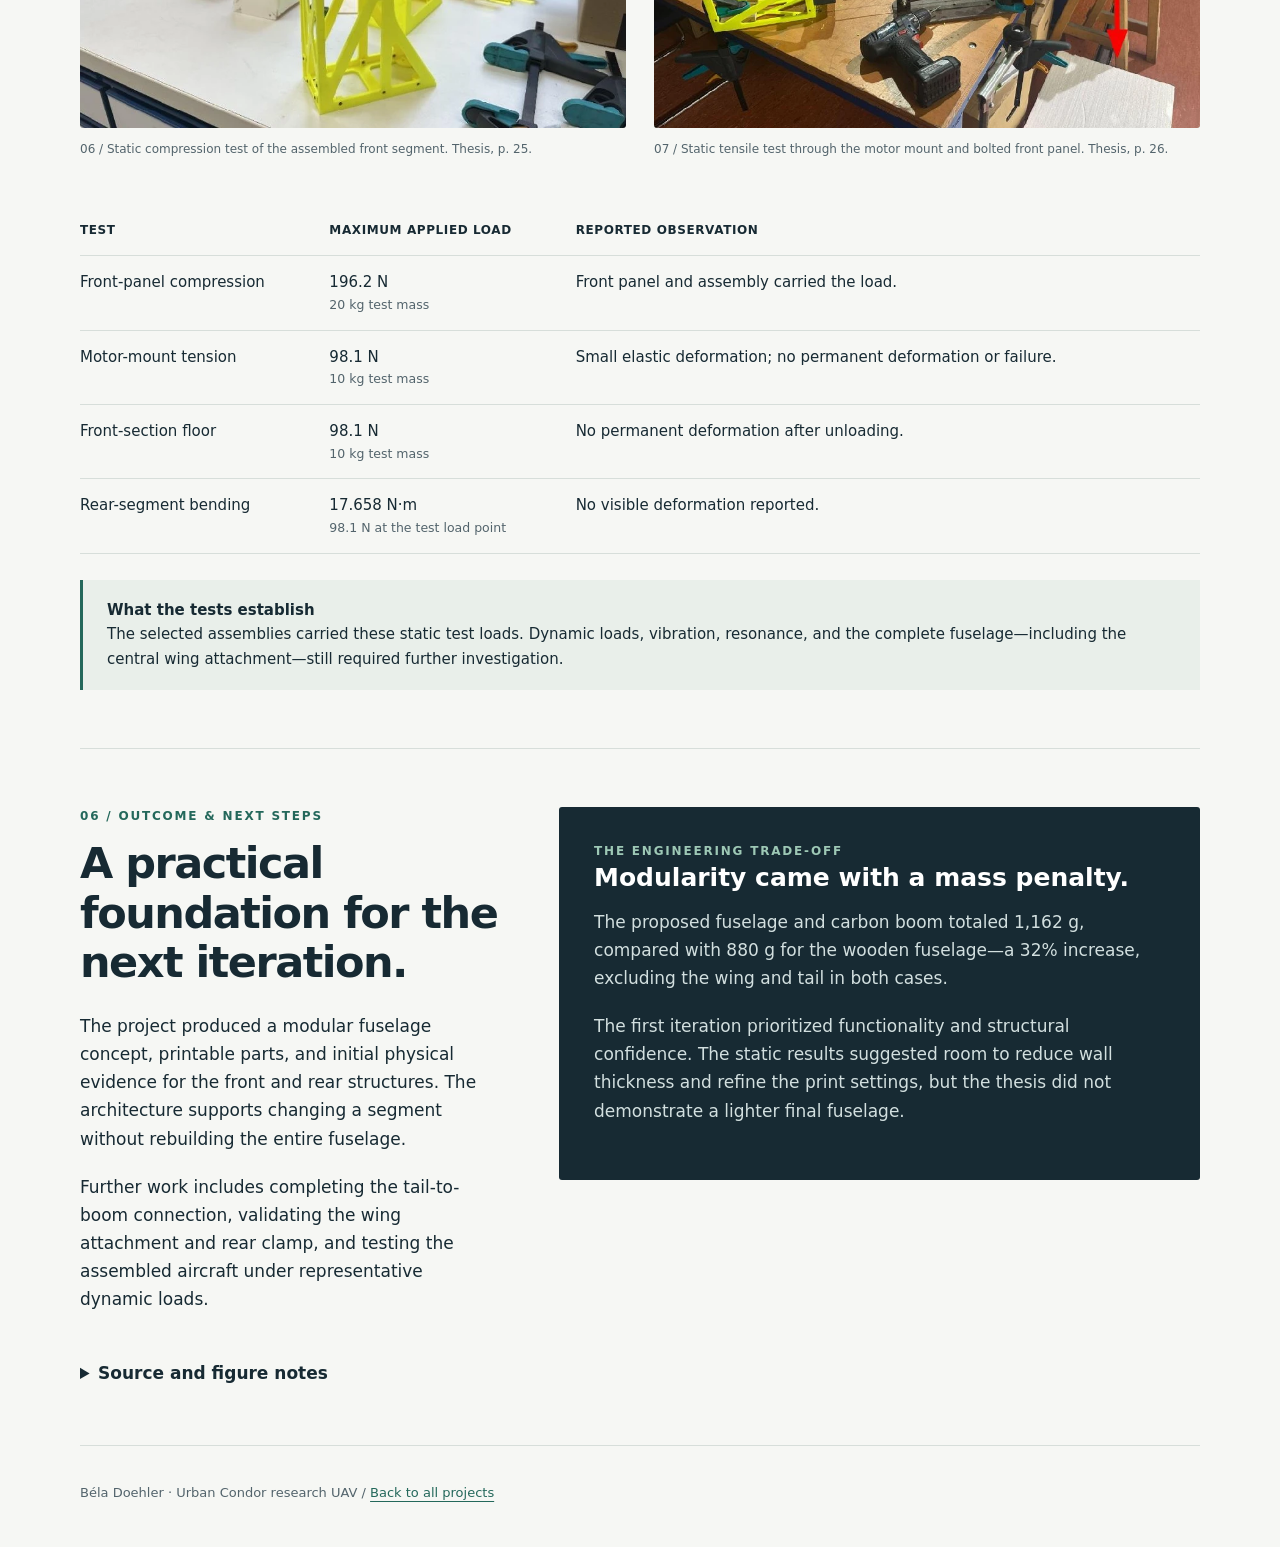
==== commit af2c1841: "Updated links to prototypes" ====
--- a/course-planner/project_showcase.html
+++ b/course-planner/project_showcase.html
@@ -6,7 +6,7 @@
 @media(prefers-reduced-motion:reduce){html{scroll-behavior:auto}}@media print{header,nav,.skip{display:none}body{background:white;font-size:11pt}.wrap{width:100%}h1{font-size:36pt}.hero{padding-top:0}section.chapter{padding:20px 0}figure,article,table{break-inside:avoid}.outcome{background:#eee;color:black}.outcome p{color:black}}
 </style></head><body><a class="skip" href="#main">Skip to content</a>
 <header><div class="wrap header"><a class="brand" href="index.html">Béla Doehler</a><nav aria-label="Main navigation"><a href="index.html#work">All projects ↗</a><a href="#design">Design</a><a href="#testing">Testing</a></nav></div></header>
-<main id="main" class="wrap"><div class="hero"><div class="eyebrow"><a href="course-planner/app/index.html">Check it out!</a></div><h1>A modular fuselage.<br>Built for research.</h1><p class="lead">Redesigning the Urban Condor research UAV around replaceable, 3D-printed parts—connecting mechanical design, manufacturing, mass distribution, and physical testing.</p><div class="meta"><span>SolidWorks</span><span>Design for additive manufacturing</span><span>PLA / FDM</span><span>Static load testing</span></div><figure><img src="[data-uri]" alt="SolidWorks rendering of the three connected fuselage segments with removable top panels" width="908" height="478" loading="lazy"><figcaption>01 / The complete fuselage concept: bolted front and central sections, with a tapered rear support. Thesis, p. 11.</figcaption></figure></div>
+<main id="main" class="wrap"><div class="hero"><div class="eyebrow"><a href="industrial_design/index.html">Industrial Design Prototype</a><a href="proof_of_concept/index.html">Proof of Concept Prototype</a></div><h1>A modular fuselage.<br>Built for research.</h1><p class="lead">Redesigning the Urban Condor research UAV around replaceable, 3D-printed parts—connecting mechanical design, manufacturing, mass distribution, and physical testing.</p><div class="meta"><span>SolidWorks</span><span>Design for additive manufacturing</span><span>PLA / FDM</span><span>Static load testing</span></div><figure><img src="[data-uri]" alt="SolidWorks rendering of the three connected fuselage segments with removable top panels" width="908" height="478" loading="lazy"><figcaption>01 / The complete fuselage concept: bolted front and central sections, with a tapered rear support. Thesis, p. 11.</figcaption></figure></div>
 <div class="stats" aria-label="Project at a glance"><div class="stat"><strong>3</strong><span>Modular fuselage segments</span></div><div class="stat"><strong>2 m</strong><span>Reference aircraft wingspan</span></div><div class="stat"><strong>1 kg</strong><span>Payload scenario analyzed in CAD</span></div></div>
 <section class="chapter"><div class="split"><div><div class="eyebrow">01 / The challenge</div><h2>Make a research aircraft easier to change.</h2></div><div><p>The existing research platform was based on the Sig Kadet LT-40 and used a wooden fuselage. My thesis explored a printable replacement that would make repairs and modifications easier while retaining the existing wing, tail surfaces, and propulsion type.</p><p>The fuselage had to do more than connect the aircraft’s major components. It also needed space for batteries, flight-control hardware, sensors, and experimental payloads—all while keeping the aircraft’s center of gravity within the intended range.</p><p class="fine">Project scope: fuselage concept and CAD design, print preparation and fit refinement, mass and center-of-gravity analysis, and static tests of selected printed assemblies.</p></div></div></section>
 <section class="chapter" id="design"><div class="eyebrow">02 / The architecture</div><h2>Three segments. Defined interfaces.</h2><p class="body-copy">A bolted panel structure makes individual parts accessible and replaceable. Flat panels also suit FDM printing because they require little or no support material. A square carbon-fiber tube replaces the wooden rear fuselage and carries the tail.</p><div class="grid3"><article><h3>A / Front section</h3><p>The motor-mount and nose-gear interfaces sit on the front panel. The interior houses heavy electronics and batteries to help balance the tail.</p></article><article><h3>B / Central section</h3><p>The wing spar passes through reinforced sidewalls. This section integrates flight-control hardware, the main landing-gear attachment, and a lower payload bay.</p></article><article><h3>C / Tail support</h3><p>A tapered structure supports a 20 mm square carbon boom. A split clamp restrains axial movement while the square geometry prevents rotation.</p></article></div><div class="grid3 gallery"><figure><img src="[data-uri]" alt="Exploded CAD view of the front fuselage segment showing individual structural panels" width="1054" height="569" loading="lazy"><figcaption>02 / Segment A separates into individually replaceable printed panels. Thesis, p. 7.</figcaption></figure> <figure><img src="[data-uri]" alt="Internal CAD view of the carbon wing spar passing through the central fuselage" width="841" height="560" loading="lazy"><figcaption>03 / The wing spar transfers loads through the central segment. Thesis, p. 9.</figcaption></figure> <figure><img src="[data-uri]" alt="Tapered rear segment with cutouts and a clamp for the square carbon tail boom" width="928" height="581" loading="lazy"><figcaption>04 / Segment C supports and clamps the carbon tail boom. Thesis, p. 11. Clamp concept adapted from Martin Guist’s MG7 design, as credited in the thesis.</figcaption></figure></div></section>
